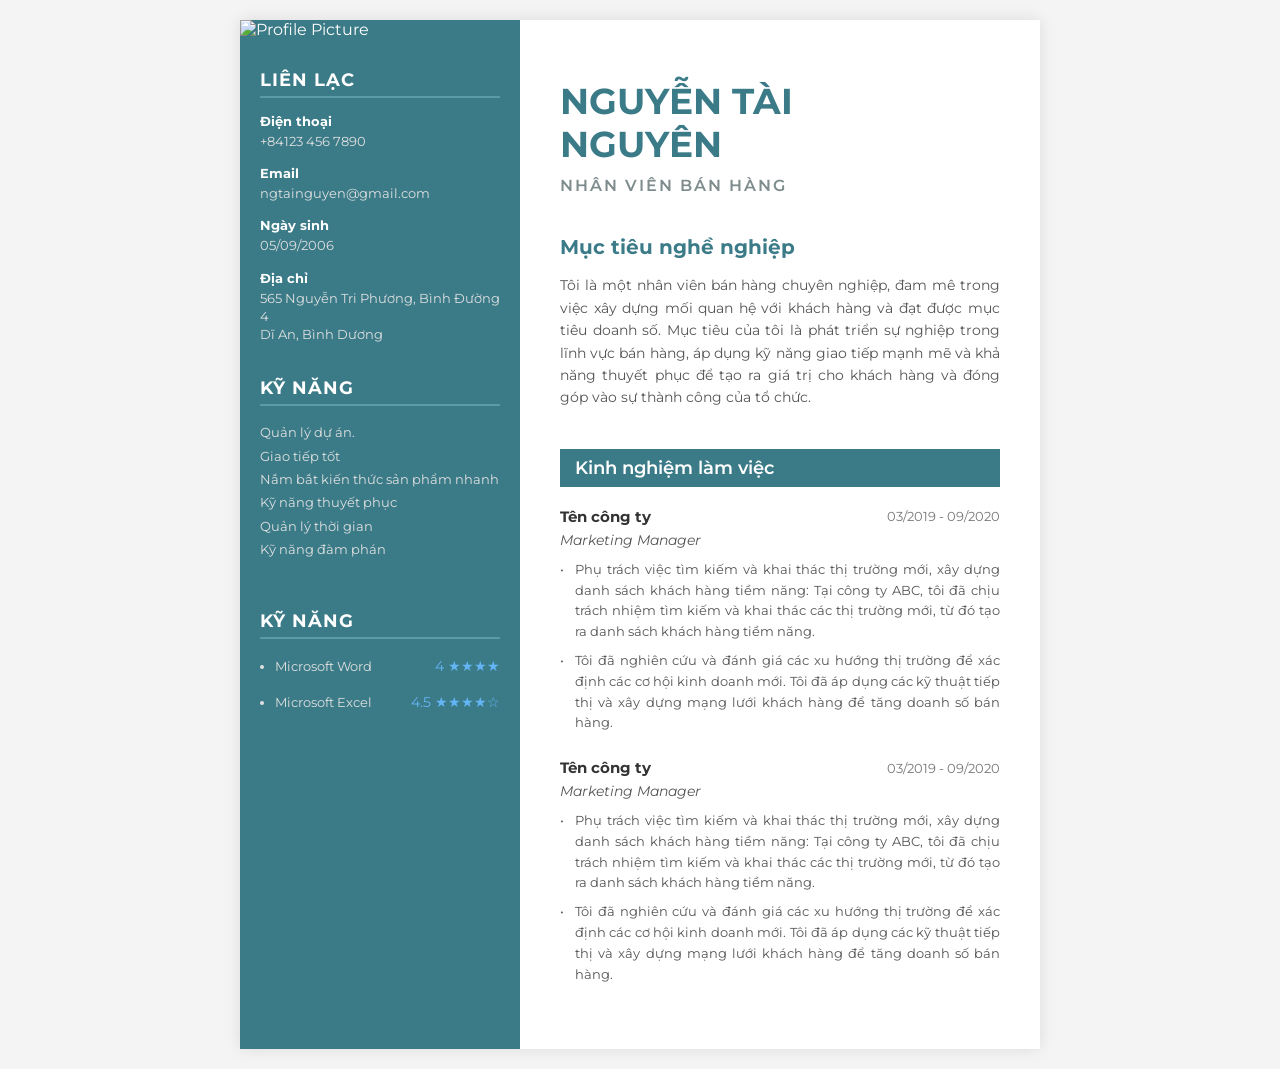
==== cv.html @ f3cf2938 "first commit" ====
<!DOCTYPE html>
<html lang="vi">
<head>
    <meta charset="UTF-8">
    <meta name="viewport" content="width=device-width, initial-scale=1.0">
    <title>CV - Nguyễn Tài  Nguyên</title>
    <link rel="stylesheet" href="style.css">
</head>
<body>

    <div class="cv-container">
        
        <div class="sidebar">
            <img src="c:\Users\Admin\Pictures\Screenshots\z7631993778993_e1167d0ceed795b29718de0225dc4d7f.jpg" alt="Profile Picture" class="profile-pic">
            
            <div class="sidebar-content">
                <h2 class="sidebar-title">Liên lạc</h2>
                
                <div class="contact-item">
                    <div class="contact-label">Điện thoại</div>
                    <div class="contact-text">+84123 456 7890</div>
                </div>
                
                <div class="contact-item">
                    <div class="contact-label">Email</div>
                    <div class="contact-text">ngtainguyen@gmail.com</div>
                </div>
                
                <div class="contact-item">
                    <div class="contact-label">Ngày sinh</div>
                    <div class="contact-text">05/09/2006</div>
                </div>
                
                <div class="contact-item">
                    <div class="contact-label">Địa chỉ</div>
                    <div class="contact-text">565 Nguyễn Tri Phương, Bình Đường 4<br>Dĩ An, Bình Dương</div>
                </div>

                <br>
                <h2 class="sidebar-title">Kỹ năng</h2>
                <ul class="skill-list">
                    <li>Quản lý dự án.</li>
                    <li>Giao tiếp tốt</li>
                    <li>Nắm bắt kiến thức sản phẩm nhanh</li>
                    <li>Kỹ năng thuyết phục</li>
                    <li>Quản lý thời gian</li>
                    <li>Kỹ năng đàm phán</li>
                </ul>

                <br>
                <h2 class="sidebar-title">Kỹ năng</h2>
                <ul class="skill-list skill-list-bullets">
                    <li>
                        <div class="software-skill">
                            <span>Microsoft Word</span>
                            <span class="stars">4 ★★★★</span>
                        </div>
                    </li>
                    <li>
                        <div class="software-skill">
                            <span>Microsoft Excel</span>
                            <span class="stars">4.5 ★★★★☆</span>
                        </div>
                    </li>
                </ul>
            </div>
        </div>

        <div class="main-content">
            <div class="header">
                <h1 class="name">NGUYỄN TÀI<br>NGUYÊN</h1>
                <div class="job-title">NHÂN VIÊN BÁN HÀNG</div>
            </div>

            <div class="section">
                <h2 class="section-title-main">Mục tiêu nghề nghiệp</h2>
                <p class="objective-text">Tôi là một nhân viên bán hàng chuyên nghiệp, đam mê trong việc xây dựng mối quan hệ với khách hàng và đạt được mục tiêu doanh số. Mục tiêu của tôi là phát triển sự nghiệp trong lĩnh vực bán hàng, áp dụng kỹ năng giao tiếp mạnh mẽ và khả năng thuyết phục để tạo ra giá trị cho khách hàng và đóng góp vào sự thành công của tổ chức.</p>
            </div>

            <div class="section">
                <h2 class="section-title-bg">Kinh nghiệm làm việc</h2>
                
                <div class="job-entry">
                    <div class="job-header">
                        <span class="company-name">Tên công ty</span>
                        <span class="job-date">03/2019 - 09/2020</span>
                    </div>
                    <div class="job-role">Marketing Manager</div>
                    <ul class="job-description">
                        <li>Phụ trách việc tìm kiếm và khai thác thị trường mới, xây dựng danh sách khách hàng tiềm năng: Tại công ty ABC, tôi đã chịu trách nhiệm tìm kiếm và khai thác các thị trường mới, từ đó tạo ra danh sách khách hàng tiềm năng.</li>
                        <li>Tôi đã nghiên cứu và đánh giá các xu hướng thị trường để xác định các cơ hội kinh doanh mới. Tôi đã áp dụng các kỹ thuật tiếp thị và xây dựng mạng lưới khách hàng để tăng doanh số bán hàng.</li>
                    </ul>
                </div>

                <div class="job-entry">
                    <div class="job-header">
                        <span class="company-name">Tên công ty</span>
                        <span class="job-date">03/2019 - 09/2020</span>
                    </div>
                    <div class="job-role">Marketing Manager</div>
                    <ul class="job-description">
                        <li>Phụ trách việc tìm kiếm và khai thác thị trường mới, xây dựng danh sách khách hàng tiềm năng: Tại công ty ABC, tôi đã chịu trách nhiệm tìm kiếm và khai thác các thị trường mới, từ đó tạo ra danh sách khách hàng tiềm năng.</li>
                        <li>Tôi đã nghiên cứu và đánh giá các xu hướng thị trường để xác định các cơ hội kinh doanh mới. Tôi đã áp dụng các kỹ thuật tiếp thị và xây dựng mạng lưới khách hàng để tăng doanh số bán hàng.</li>
                    </ul>
                </div>
                
            </div>
        </div>
        
    </div>

</body>
</html>
---- style.css ----
@import url('https://fonts.googleapis.com/css2?family=Montserrat:ital,wght@0,400;0,600;0,700;1,400&display=swap');

* {
    box-sizing: border-box;
    margin: 0;
    padding: 0;
}

body {
    font-family: 'Montserrat', sans-serif;
    background-color: #f4f4f4;
    display: flex;
    justify-content: center;
    padding: 20px;
}

.cv-container {
    width: 800px;
    background-color: #ffffff;
    display: flex;
    box-shadow: 0 0 15px rgba(0, 0, 0, 0.1);
}

/* --- Cột trái (Sidebar) --- */
.sidebar {
    width: 35%;
    background-color: #3b7b88;
    color: #ffffff;
    padding-bottom: 30px;
}

.profile-pic {
    width: 100%;
    height: auto;
    display: block;
}

.sidebar-content {
    padding: 30px 20px;
}

.sidebar-title {
    font-size: 18px;
    text-transform: uppercase;
    font-weight: 700;
    margin-bottom: 15px;
    border-bottom: 2px solid #5a9ba7;
    padding-bottom: 5px;
    letter-spacing: 1px;
}

.contact-item {
    margin-bottom: 15px;
}

.contact-label {
    font-weight: 700;
    font-size: 13px;
    margin-bottom: 3px;
}

.contact-text {
    font-size: 13px;
    color: #e0e0e0;
    line-height: 1.4;
}

.skill-list {
    list-style-type: none;
    font-size: 13px;
    line-height: 1.8;
    color: #e0e0e0;
    margin-bottom: 30px;
}

.skill-list-bullets {
    list-style-type: disc;
    padding-left: 15px;
}

.software-skill {
    display: flex;
    justify-content: space-between;
    align-items: center;
    margin-bottom: 10px;
    font-size: 13px;
    color: #e0e0e0;
}

.stars {
    color: #64b5f6;
    font-size: 14px;
}

/* --- Cột phải (Main Content) --- */
.main-content {
    width: 65%;
    padding: 40px;
}

.header {
    margin-bottom: 40px;
    margin-top: 20px;
}

.name {
    font-size: 36px;
    color: #3b7b88;
    text-transform: uppercase;
    line-height: 1.2;
    margin-bottom: 10px;
}

.job-title {
    font-size: 16px;
    color: #7f8c8d;
    text-transform: uppercase;
    letter-spacing: 2px;
    font-weight: 600;
}

.section-title-main {
    font-size: 20px;
    color: #3b7b88;
    font-weight: 700;
    margin-bottom: 15px;
}

.section-title-bg {
    background-color: #3b7b88;
    color: #ffffff;
    padding: 8px 15px;
    font-size: 18px;
    font-weight: 600;
    margin-bottom: 20px;
}

.objective-text {
    font-size: 14px;
    line-height: 1.6;
    color: #555;
    margin-bottom: 40px;
    text-align: justify;
}

.job-entry {
    margin-bottom: 25px;
}

.job-header {
    display: flex;
    justify-content: space-between;
    align-items: center;
    margin-bottom: 5px;
}

.company-name {
    font-weight: 700;
    font-size: 15px;
    color: #333;
}

.job-date {
    font-size: 13px;
    color: #777;
}

.job-role {
    font-style: italic;
    font-size: 14px;
    color: #555;
    margin-bottom: 10px;
}

.job-description {
    list-style-type: none;
    padding-left: 0;
}

.job-description li {
    position: relative;
    padding-left: 15px;
    font-size: 13px;
    line-height: 1.6;
    color: #555;
    margin-bottom: 8px;
    text-align: justify;
}

.job-description li::before {
    content: "•";
    position: absolute;
    left: 0;
    color: #555;
}
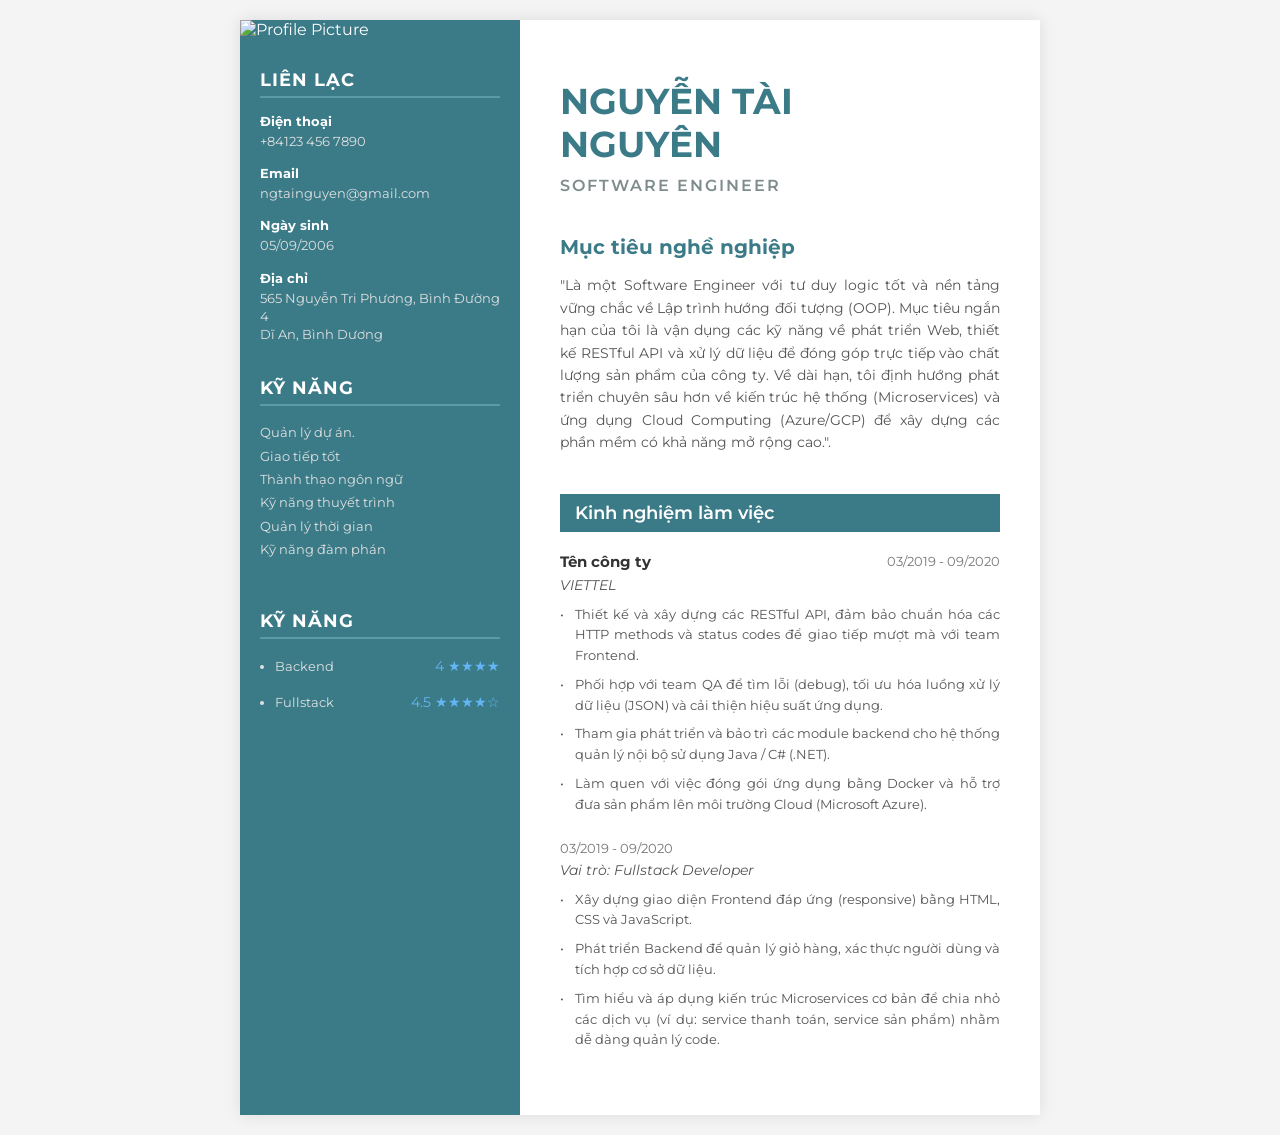
==== commit fee3837c: "update CV" ====
--- a/cv.html
+++ b/cv.html
@@ -41,8 +41,8 @@
                 <ul class="skill-list">
                     <li>Quản lý dự án.</li>
                     <li>Giao tiếp tốt</li>
-                    <li>Nắm bắt kiến thức sản phẩm nhanh</li>
-                    <li>Kỹ năng thuyết phục</li>
+                    <li>Thành thạo ngôn ngữ</li>
+                    <li>Kỹ năng thuyết trình</li>
                     <li>Quản lý thời gian</li>
                     <li>Kỹ năng đàm phán</li>
                 </ul>
@@ -52,13 +52,13 @@
                 <ul class="skill-list skill-list-bullets">
                     <li>
                         <div class="software-skill">
-                            <span>Microsoft Word</span>
+                            <span>Backend</span>
                             <span class="stars">4 ★★★★</span>
                         </div>
                     </li>
                     <li>
                         <div class="software-skill">
-                            <span>Microsoft Excel</span>
+                            <span>Fullstack</span>
                             <span class="stars">4.5 ★★★★☆</span>
                         </div>
                     </li>
@@ -69,12 +69,12 @@
         <div class="main-content">
             <div class="header">
                 <h1 class="name">NGUYỄN TÀI<br>NGUYÊN</h1>
-                <div class="job-title">NHÂN VIÊN BÁN HÀNG</div>
+                <div class="job-title">Software Engineer</div>
             </div>
 
             <div class="section">
                 <h2 class="section-title-main">Mục tiêu nghề nghiệp</h2>
-                <p class="objective-text">Tôi là một nhân viên bán hàng chuyên nghiệp, đam mê trong việc xây dựng mối quan hệ với khách hàng và đạt được mục tiêu doanh số. Mục tiêu của tôi là phát triển sự nghiệp trong lĩnh vực bán hàng, áp dụng kỹ năng giao tiếp mạnh mẽ và khả năng thuyết phục để tạo ra giá trị cho khách hàng và đóng góp vào sự thành công của tổ chức.</p>
+                <p class="objective-text">"Là một Software Engineer với tư duy logic tốt và nền tảng vững chắc về Lập trình hướng đối tượng (OOP). Mục tiêu ngắn hạn của tôi là vận dụng các kỹ năng về phát triển Web, thiết kế RESTful API và xử lý dữ liệu để đóng góp trực tiếp vào chất lượng sản phẩm của công ty. Về dài hạn, tôi định hướng phát triển chuyên sâu hơn về kiến trúc hệ thống (Microservices) và ứng dụng Cloud Computing (Azure/GCP) để xây dựng các phần mềm có khả năng mở rộng cao.".</p>
             </div>
 
             <div class="section">
@@ -85,22 +85,24 @@
                         <span class="company-name">Tên công ty</span>
                         <span class="job-date">03/2019 - 09/2020</span>
                     </div>
-                    <div class="job-role">Marketing Manager</div>
+                    <div class="job-role">VIETTEL</div>
                     <ul class="job-description">
-                        <li>Phụ trách việc tìm kiếm và khai thác thị trường mới, xây dựng danh sách khách hàng tiềm năng: Tại công ty ABC, tôi đã chịu trách nhiệm tìm kiếm và khai thác các thị trường mới, từ đó tạo ra danh sách khách hàng tiềm năng.</li>
-                        <li>Tôi đã nghiên cứu và đánh giá các xu hướng thị trường để xác định các cơ hội kinh doanh mới. Tôi đã áp dụng các kỹ thuật tiếp thị và xây dựng mạng lưới khách hàng để tăng doanh số bán hàng.</li>
+                        <li>Thiết kế và xây dựng các RESTful API, đảm bảo chuẩn hóa các HTTP methods và status codes để giao tiếp mượt mà với team Frontend.</li>
+                        <li>Phối hợp với team QA để tìm lỗi (debug), tối ưu hóa luồng xử lý dữ liệu (JSON) và cải thiện hiệu suất ứng dụng.</li>
+                        <li>Tham gia phát triển và bảo trì các module backend cho hệ thống quản lý nội bộ sử dụng Java / C# (.NET).</li>
+                        <li>Làm quen với việc đóng gói ứng dụng bằng Docker và hỗ trợ đưa sản phẩm lên môi trường Cloud (Microsoft Azure).</li>
                     </ul>
                 </div>
 
                 <div class="job-entry">
                     <div class="job-header">
-                        <span class="company-name">Tên công ty</span>
                         <span class="job-date">03/2019 - 09/2020</span>
                     </div>
-                    <div class="job-role">Marketing Manager</div>
+                    <div class="job-role">Vai trò: Fullstack Developer</div>
                     <ul class="job-description">
-                        <li>Phụ trách việc tìm kiếm và khai thác thị trường mới, xây dựng danh sách khách hàng tiềm năng: Tại công ty ABC, tôi đã chịu trách nhiệm tìm kiếm và khai thác các thị trường mới, từ đó tạo ra danh sách khách hàng tiềm năng.</li>
-                        <li>Tôi đã nghiên cứu và đánh giá các xu hướng thị trường để xác định các cơ hội kinh doanh mới. Tôi đã áp dụng các kỹ thuật tiếp thị và xây dựng mạng lưới khách hàng để tăng doanh số bán hàng.</li>
+                        <li>Xây dựng giao diện Frontend đáp ứng (responsive) bằng HTML, CSS và JavaScript.</li>
+                        <li>Phát triển Backend để quản lý giỏ hàng, xác thực người dùng và tích hợp cơ sở dữ liệu.</li>
+                        <li>Tìm hiểu và áp dụng kiến trúc Microservices cơ bản để chia nhỏ các dịch vụ (ví dụ: service thanh toán, service sản phẩm) nhằm dễ dàng quản lý code.</li>
                     </ul>
                 </div>
                 
